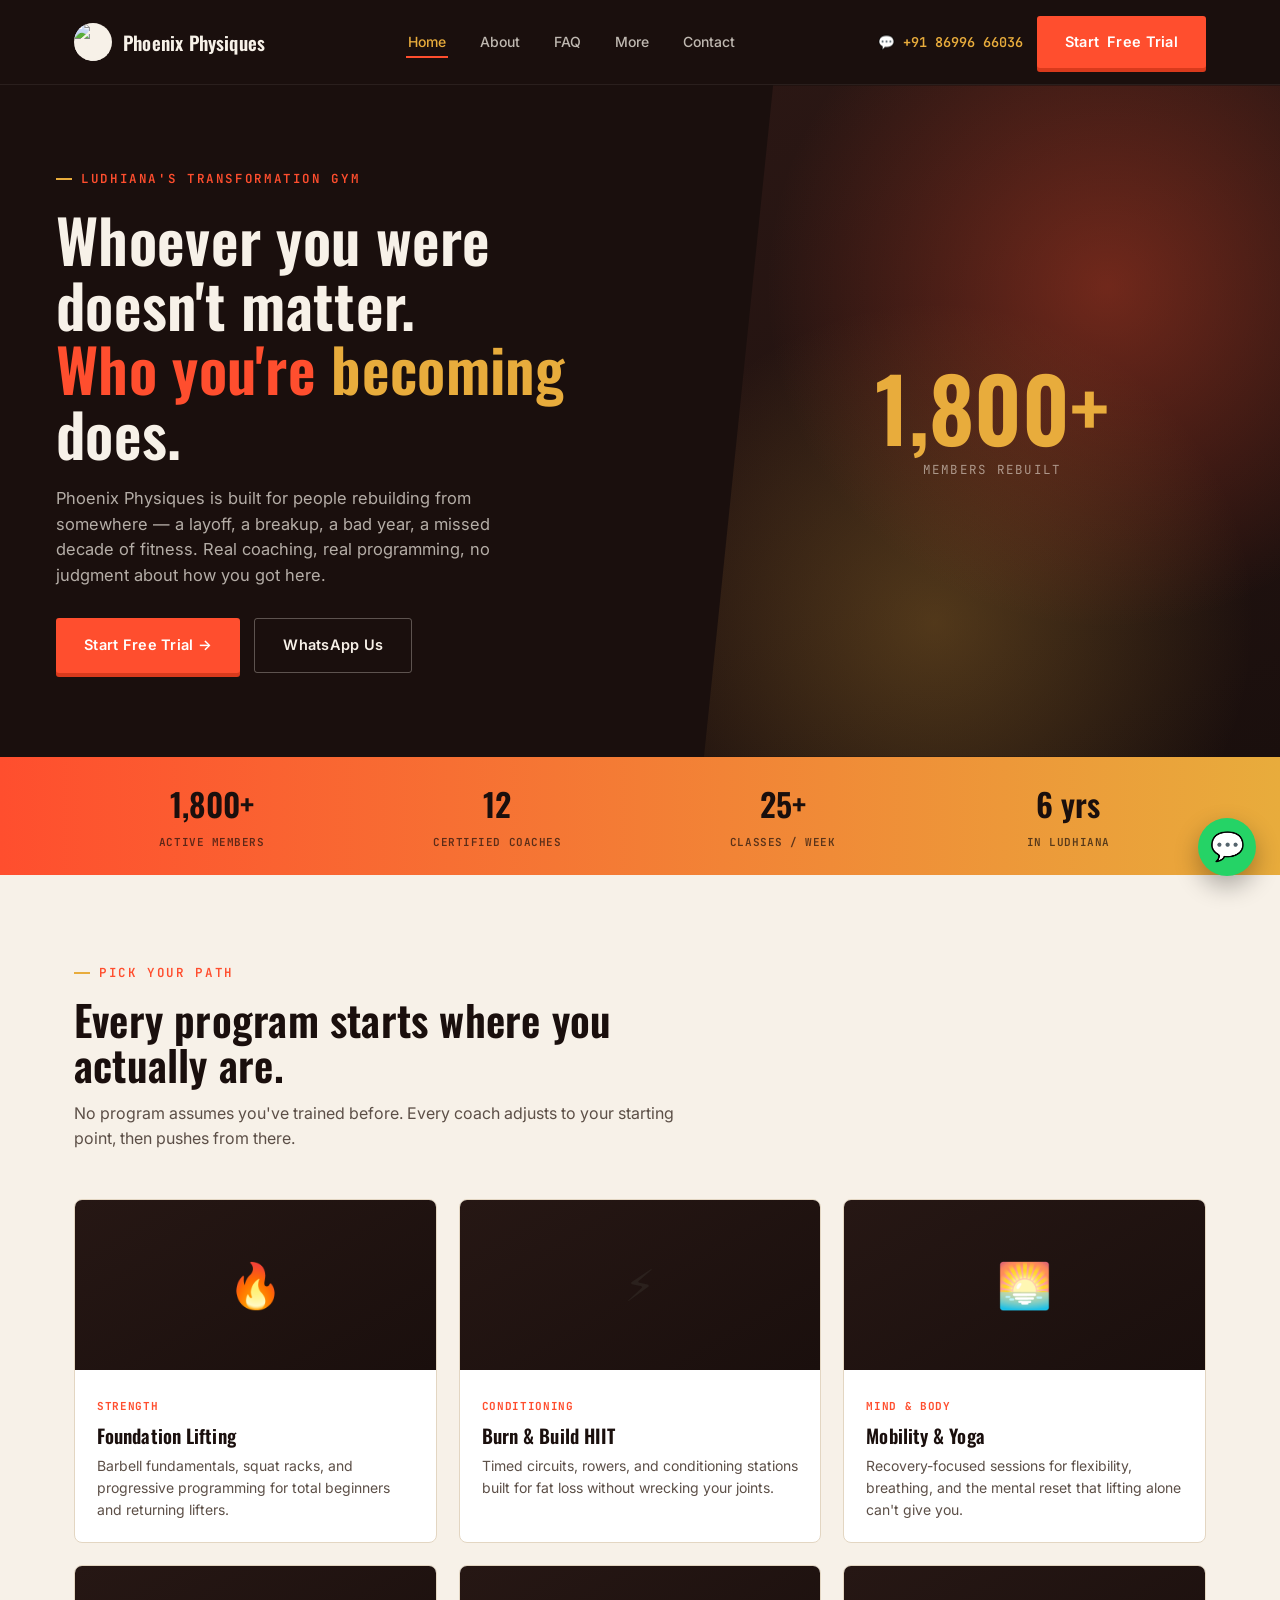
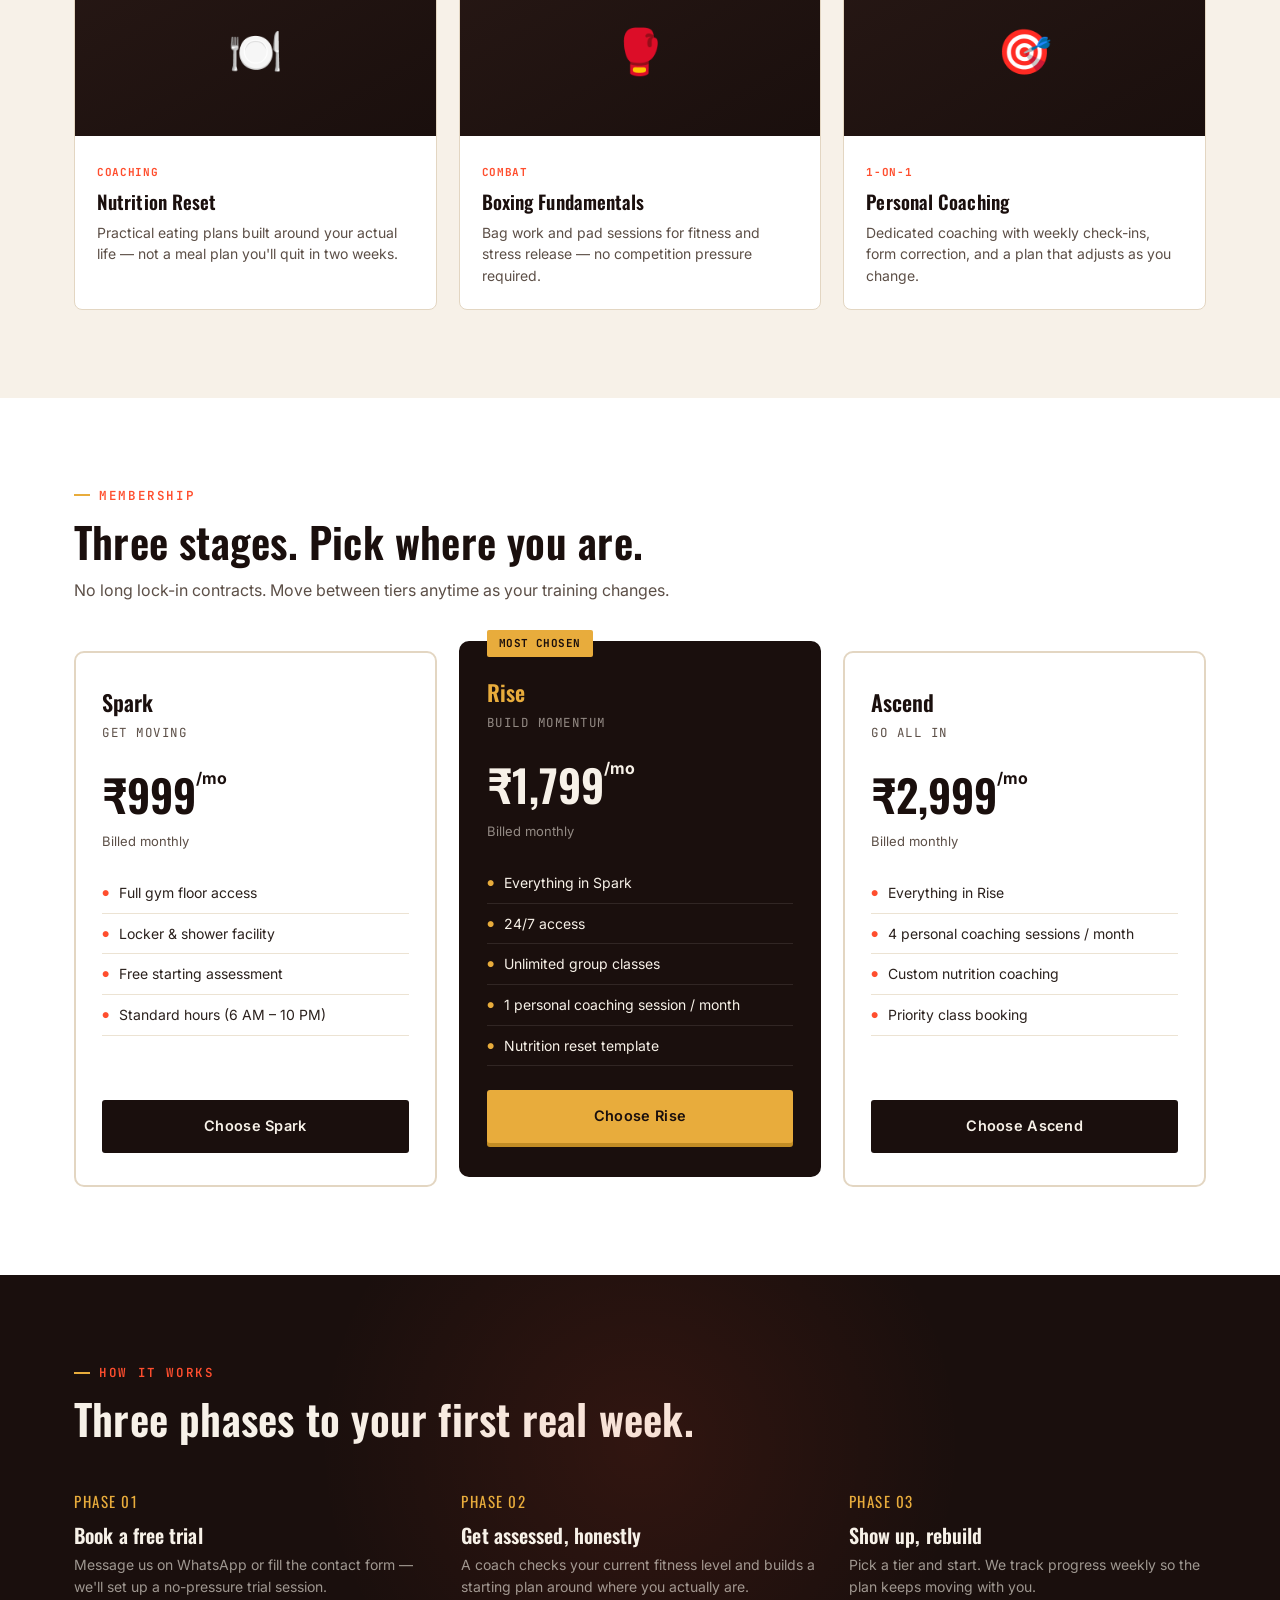
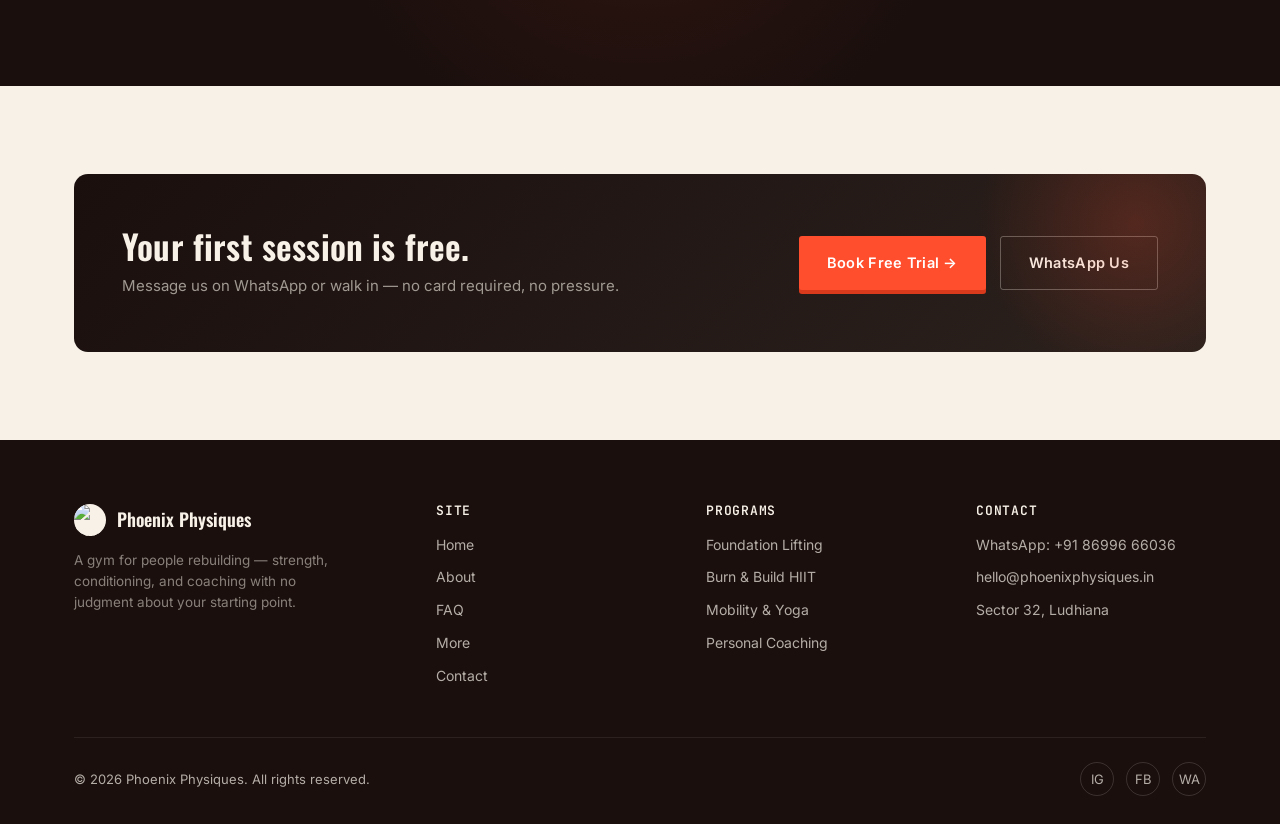
==== index.html @ a6a5fe8a "Add files via upload" ====
<!DOCTYPE html>
<html lang="en">
<head>
<meta charset="UTF-8">
<meta name="viewport" content="width=device-width, initial-scale=1.0">
<title>Phoenix Physiques — Rise. Rebuild. Repeat.</title>
<meta name="description" content="Phoenix Physiques gym in Ludhiana — strength training, transformation coaching, group classes, and personal training. Built for people starting over.">
<link rel="preconnect" href="https://fonts.googleapis.com">
<link href="https://fonts.googleapis.com/css2?family=Oswald:wght@400;500;600;700&family=Inter:wght@400;500;600;700&family=JetBrains+Mono:wght@400;500;700&display=swap" rel="stylesheet">
<link rel="icon" type="image/png" href="images/logo.png">
<link rel="stylesheet" href="style.css">
</head>
<body>

<header>
  <nav class="nav wrap">
    <a href="index.html" class="brand"><span class="mark"><img src="images/logo.png" alt="Phoenix Physiques logo"></span> Phoenix Physiques</a>
    <ul class="nav-links">
      <li><a href="index.html" class="active">Home</a></li>
      <li><a href="about.html">About</a></li>
      <li><a href="faq.html">FAQ</a></li>
      <li><a href="more.html">More</a></li>
      <li><a href="contact.html">Contact</a></li>
    </ul>
    <div class="nav-cta">
      <a href="https://wa.me/918699666036" class="nav-phone">💬 +91 86996 66036</a>
      <a href="contact.html" class="btn btn-primary"><span class="full">Start</span> Free Trial</a>
    </div>
  </nav>
</header>

<section class="hero">
  <div class="hero-split">
    <div class="hero-left">
      <span class="eyebrow">Ludhiana's transformation gym</span>
      <h1>Whoever you were<br>doesn't matter.<br><span class="accent">Who you're</span> <span class="accent2">becoming</span> does.</h1>
      <p class="hero-sub">Phoenix Physiques is built for people rebuilding from somewhere — a layoff, a breakup, a bad year, a missed decade of fitness. Real coaching, real programming, no judgment about how you got here.</p>
      <div class="hero-actions">
        <a href="contact.html" class="btn btn-primary">Start Free Trial →</a>
        <a href="https://wa.me/918699666036" class="btn btn-ghost">WhatsApp Us</a>
      </div>
    </div>
    <div class="hero-right">
      <div class="hero-right-content">
        <div class="hero-stat">
          <div class="big">1,800+</div>
          <div class="lbl">Members Rebuilt</div>
        </div>
      </div>
    </div>
  </div>

  <div class="ember-strip">
    <div class="wrap ember-grid">
      <div><b>1,800+</b><span>Active Members</span></div>
      <div><b>12</b><span>Certified Coaches</span></div>
      <div><b>25+</b><span>Classes / Week</span></div>
      <div><b>6 yrs</b><span>In Ludhiana</span></div>
    </div>
  </div>
</section>

<section id="programs">
  <div class="wrap">
    <div class="section-head">
      <span class="eyebrow">Pick your path</span>
      <h2>Every program starts where you actually are.</h2>
      <p>No program assumes you've trained before. Every coach adjusts to your starting point, then pushes from there.</p>
    </div>

    <div class="program-grid">
      <div class="program-card">
        <div class="program-img">🔥</div>
        <div class="program-body">
          <span class="tag">Strength</span>
          <h3>Foundation Lifting</h3>
          <p>Barbell fundamentals, squat racks, and progressive programming for total beginners and returning lifters.</p>
        </div>
      </div>
      <div class="program-card">
        <div class="program-img">⚡</div>
        <div class="program-body">
          <span class="tag">Conditioning</span>
          <h3>Burn &amp; Build HIIT</h3>
          <p>Timed circuits, rowers, and conditioning stations built for fat loss without wrecking your joints.</p>
        </div>
      </div>
      <div class="program-card">
        <div class="program-img">🌅</div>
        <div class="program-body">
          <span class="tag">Mind &amp; Body</span>
          <h3>Mobility &amp; Yoga</h3>
          <p>Recovery-focused sessions for flexibility, breathing, and the mental reset that lifting alone can't give you.</p>
        </div>
      </div>
      <div class="program-card">
        <div class="program-img">🍽️</div>
        <div class="program-body">
          <span class="tag">Coaching</span>
          <h3>Nutrition Reset</h3>
          <p>Practical eating plans built around your actual life — not a meal plan you'll quit in two weeks.</p>
        </div>
      </div>
      <div class="program-card">
        <div class="program-img">🥊</div>
        <div class="program-body">
          <span class="tag">Combat</span>
          <h3>Boxing Fundamentals</h3>
          <p>Bag work and pad sessions for fitness and stress release — no competition pressure required.</p>
        </div>
      </div>
      <div class="program-card">
        <div class="program-img">🎯</div>
        <div class="program-body">
          <span class="tag">1-on-1</span>
          <h3>Personal Coaching</h3>
          <p>Dedicated coaching with weekly check-ins, form correction, and a plan that adjusts as you change.</p>
        </div>
      </div>
    </div>
  </div>
</section>

<section class="section-alt">
  <div class="wrap">
    <div class="section-head">
      <span class="eyebrow">Membership</span>
      <h2>Three stages. Pick where you are.</h2>
      <p>No long lock-in contracts. Move between tiers anytime as your training changes.</p>
    </div>

    <div class="plans-grid">
      <div class="plan-card">
        <div class="plan-name">Spark</div>
        <div class="plan-tagline">Get moving</div>
        <div class="plan-price">₹999<sup>/mo</sup></div>
        <div class="plan-per">Billed monthly</div>
        <ul class="plan-features">
          <li>Full gym floor access</li>
          <li>Locker &amp; shower facility</li>
          <li>Free starting assessment</li>
          <li>Standard hours (6 AM – 10 PM)</li>
        </ul>
        <a href="contact.html" class="btn btn-dark">Choose Spark</a>
      </div>

      <div class="plan-card featured">
        <span class="plan-featured-tag">Most Chosen</span>
        <div class="plan-name">Rise</div>
        <div class="plan-tagline">Build momentum</div>
        <div class="plan-price">₹1,799<sup>/mo</sup></div>
        <div class="plan-per">Billed monthly</div>
        <ul class="plan-features">
          <li>Everything in Spark</li>
          <li>24/7 access</li>
          <li>Unlimited group classes</li>
          <li>1 personal coaching session / month</li>
          <li>Nutrition reset template</li>
        </ul>
        <a href="contact.html" class="btn btn-gold">Choose Rise</a>
      </div>

      <div class="plan-card">
        <div class="plan-name">Ascend</div>
        <div class="plan-tagline">Go all in</div>
        <div class="plan-price">₹2,999<sup>/mo</sup></div>
        <div class="plan-per">Billed monthly</div>
        <ul class="plan-features">
          <li>Everything in Rise</li>
          <li>4 personal coaching sessions / month</li>
          <li>Custom nutrition coaching</li>
          <li>Priority class booking</li>
        </ul>
        <a href="contact.html" class="btn btn-dark">Choose Ascend</a>
      </div>
    </div>
  </div>
</section>

<section class="section-dark">
  <div class="wrap">
    <div class="section-head">
      <span class="eyebrow">How it works</span>
      <h2>Three phases to your first real week.</h2>
    </div>
    <div class="steps">
      <div class="step">
        <div class="step-num">01</div>
        <h3>Book a free trial</h3>
        <p>Message us on WhatsApp or fill the contact form — we'll set up a no-pressure trial session.</p>
      </div>
      <div class="step">
        <div class="step-num">02</div>
        <h3>Get assessed, honestly</h3>
        <p>A coach checks your current fitness level and builds a starting plan around where you actually are.</p>
      </div>
      <div class="step">
        <div class="step-num">03</div>
        <h3>Show up, rebuild</h3>
        <p>Pick a tier and start. We track progress weekly so the plan keeps moving with you.</p>
      </div>
    </div>
  </div>
</section>

<section>
  <div class="wrap">
    <div class="cta-band">
      <div>
        <h2>Your first session is free.</h2>
        <p>Message us on WhatsApp or walk in — no card required, no pressure.</p>
      </div>
      <div style="display:flex;gap:14px;flex-wrap:wrap;">
        <a href="contact.html" class="btn btn-primary">Book Free Trial →</a>
        <a href="https://wa.me/918699666036" class="btn btn-ghost">WhatsApp Us</a>
      </div>
    </div>
  </div>
</section>

<footer>
  <div class="wrap">
    <div class="foot-grid">
      <div>
        <div class="foot-brand"><span class="mark"><img src="images/logo.png" alt="Phoenix Physiques logo"></span> Phoenix Physiques</div>
        <p class="foot-desc">A gym for people rebuilding — strength, conditioning, and coaching with no judgment about your starting point.</p>
      </div>
      <div class="foot-col">
        <h4>Site</h4>
        <ul>
          <li><a href="index.html">Home</a></li>
          <li><a href="about.html">About</a></li>
          <li><a href="faq.html">FAQ</a></li>
          <li><a href="more.html">More</a></li>
          <li><a href="contact.html">Contact</a></li>
        </ul>
      </div>
      <div class="foot-col">
        <h4>Programs</h4>
        <ul>
          <li><a href="index.html#programs">Foundation Lifting</a></li>
          <li><a href="index.html#programs">Burn &amp; Build HIIT</a></li>
          <li><a href="index.html#programs">Mobility &amp; Yoga</a></li>
          <li><a href="index.html#programs">Personal Coaching</a></li>
        </ul>
      </div>
      <div class="foot-col">
        <h4>Contact</h4>
        <ul>
          <li>WhatsApp: +91 86996 66036</li>
          <li>hello@phoenixphysiques.in</li>
          <li>Sector 32, Ludhiana</li>
        </ul>
      </div>
    </div>
    <div class="foot-bottom">
      <span>© 2026 Phoenix Physiques. All rights reserved.</span>
      <div class="foot-social">
        <a href="#" aria-label="Instagram">IG</a>
        <a href="#" aria-label="Facebook">FB</a>
        <a href="https://wa.me/918699666036" aria-label="WhatsApp">WA</a>
      </div>
    </div>
  </div>
</footer>

<a href="https://wa.me/918699666036" class="float-wa" aria-label="Chat on WhatsApp">💬</a>

</body>
</html>
---- style.css ----
/* ================= PHOENIX PHYSIQUES — design tokens ================= */
:root{
  --maroon:#1A0F0D;
  --maroon-soft:#261714;
  --ember:#FF4E2E;
  --ember-dim:#D93A1C;
  --gold:#E8AC3C;
  --gold-dim:#C28C24;
  --cream:#F7F1E8;
  --cream-dim:#ECE3D3;
  --ash:#5C4F47;
  --ash-dark:#2B211D;
  --white:#FFFFFF;
  --line:#E3D6C2;

  --display: "Oswald", "Arial Narrow", sans-serif;
  --body: "Inter", system-ui, -apple-system, sans-serif;
  --mono: "JetBrains Mono", "Courier New", monospace;

  --max: 1180px;
}

*{box-sizing:border-box;}
html{scroll-behavior:smooth;}
body{
  margin:0;
  font-family:var(--body);
  background:var(--cream);
  color:var(--ash-dark);
  line-height:1.55;
  -webkit-font-smoothing:antialiased;
}
img{max-width:100%;display:block;}
a{color:inherit;text-decoration:none;}
h1,h2,h3,h4{font-family:var(--display);margin:0;line-height:1.08;letter-spacing:0.005em;font-weight:600;}
p{margin:0;}
ul{margin:0;padding:0;list-style:none;}
button{font-family:inherit;cursor:pointer;border:none;background:none;}

.wrap{max-width:var(--max);margin:0 auto;padding:0 24px;}

:focus-visible{
  outline:3px solid var(--gold);
  outline-offset:3px;
}

/* ================= utility ================= */
.eyebrow{
  font-family:var(--mono);
  font-size:12.5px;
  letter-spacing:0.13em;
  text-transform:uppercase;
  color:var(--ember);
  display:flex;
  align-items:center;
  gap:9px;
  font-weight:600;
}
.eyebrow::before{
  content:"";
  width:16px;height:2px;
  background:var(--gold);
}
.btn{
  display:inline-flex;
  align-items:center;
  justify-content:center;
  gap:8px;
  padding:15px 28px;
  border-radius:3px;
  font-weight:600;
  font-size:14.5px;
  letter-spacing:0.02em;
  font-family:var(--body);
  transition:transform 0.15s ease, box-shadow 0.15s ease, background .15s;
  white-space:nowrap;
}
.btn-primary{
  background:var(--ember);
  color:var(--white);
  box-shadow:0 4px 0 var(--ember-dim);
}
.btn-primary:hover{transform:translateY(-2px);box-shadow:0 6px 0 var(--ember-dim);}
.btn-primary:active{transform:translateY(1px);box-shadow:0 2px 0 var(--ember-dim);}
.btn-gold{
  background:var(--gold);
  color:var(--maroon);
  box-shadow:0 4px 0 var(--gold-dim);
}
.btn-gold:hover{transform:translateY(-2px);box-shadow:0 6px 0 var(--gold-dim);}
.btn-gold:active{transform:translateY(1px);box-shadow:0 2px 0 var(--gold-dim);}
.btn-ghost{
  background:transparent;
  color:var(--cream);
  border:1.5px solid rgba(247,241,232,0.3);
}
.btn-ghost:hover{border-color:var(--gold);color:var(--gold);}
.btn-dark{
  background:var(--maroon);
  color:var(--cream);
}
.btn-dark:hover{background:var(--ash-dark);}

@media (prefers-reduced-motion: reduce){
  *{animation-duration:0.01ms !important; transition-duration:0.01ms !important;}
  html{scroll-behavior:auto;}
}

/* ================= header ================= */
header{
  background:var(--maroon);
  position:sticky;
  top:0;
  z-index:50;
  border-bottom:1px solid rgba(247,241,232,0.07);
}
.nav{
  display:flex;
  align-items:center;
  justify-content:space-between;
  padding:16px 24px;
}
.brand{
  display:flex;
  align-items:center;
  gap:11px;
  font-family:var(--display);
  color:var(--cream);
  font-size:19px;
  font-weight:600;
  letter-spacing:0.01em;
}
.brand .mark{
  width:38px;height:38px;
  border-radius:50%;
  overflow:hidden;
  flex-shrink:0;
  display:flex;align-items:center;justify-content:center;
  background:var(--cream);
}
.brand .mark img{
  width:100%;
  height:100%;
  object-fit:cover;
  display:block;
}
.nav-links{
  display:flex;
  gap:30px;
  font-size:14px;
  font-weight:500;
  color:rgba(247,241,232,0.75);
}
.nav-links a{padding:6px 2px;border-bottom:2px solid transparent;transition:color .15s, border-color .15s;}
.nav-links a:hover, .nav-links a.active{color:var(--gold);border-color:var(--ember);}
.nav-cta{display:flex;align-items:center;gap:14px;}
.nav-phone{
  font-family:var(--mono);
  color:var(--gold);
  font-size:13.5px;
  font-weight:600;
}
.nav-toggle{display:none;color:var(--cream);font-size:26px;}

@media (max-width:900px){
  .nav-links{display:none;}
  .nav-toggle{display:block;}
  .nav-cta .btn-primary span.full{display:none;}
}

/* ================= hero — angled rising split ================= */
.hero{
  background:var(--maroon);
  color:var(--cream);
  position:relative;
  overflow:hidden;
  padding:0;
}
.hero-split{
  display:grid;
  grid-template-columns:1.1fr 0.9fr;
  min-height:560px;
  position:relative;
}
.hero-left{
  padding:84px 56px 84px 24px;
  display:flex;
  flex-direction:column;
  justify-content:center;
  position:relative;
  z-index:2;
  max-width:640px;
  margin:0 auto;
  width:100%;
}
.hero-right{
  position:relative;
  background:
    radial-gradient(circle at 70% 30%, rgba(255,78,46,0.35), transparent 55%),
    radial-gradient(circle at 40% 80%, rgba(232,172,60,0.25), transparent 50%),
    linear-gradient(160deg, #2B1714, #1A0F0D);
  clip-path:polygon(12% 0, 100% 0, 100% 100%, 0% 100%);
}
.hero-right-content{
  position:absolute;
  inset:0;
  display:flex;
  align-items:center;
  justify-content:center;
}
.hero-stat{
  text-align:center;
  color:var(--cream);
}
.hero-stat .big{
  font-family:var(--display);
  font-size:88px;
  color:var(--gold);
  line-height:1;
  font-weight:600;
}
.hero-stat .lbl{
  font-family:var(--mono);
  font-size:12.5px;
  letter-spacing:0.1em;
  text-transform:uppercase;
  color:rgba(247,241,232,0.55);
  margin-top:10px;
}
.hero h1{
  font-size:clamp(38px, 5vw, 60px);
  margin:18px 0 20px;
  font-weight:600;
}
.hero h1 .accent{color:var(--ember);}
.hero h1 .accent2{color:var(--gold);}
.hero-sub{
  color:rgba(247,241,232,0.7);
  font-size:16.5px;
  max-width:460px;
  margin-bottom:30px;
}
.hero-actions{display:flex;gap:14px;flex-wrap:wrap;}

@media (max-width:900px){
  .hero-split{grid-template-columns:1fr;min-height:auto;}
  .hero-right{clip-path:none;min-height:220px;}
  .hero-left{padding:56px 24px 40px;}
}

/* Ember strip (replaces "scoreboard" idea from the other site with a distinct visual) */
.ember-strip{
  background:linear-gradient(90deg, var(--ember), var(--gold));
  padding:22px 0;
}
.ember-grid{
  display:grid;
  grid-template-columns:repeat(4,1fr);
  text-align:center;
  gap:10px;
}
.ember-grid b{
  font-family:var(--display);
  font-size:clamp(24px,2.8vw,32px);
  color:var(--maroon);
  display:block;
  font-weight:600;
}
.ember-grid span{
  font-family:var(--mono);
  font-size:11px;
  text-transform:uppercase;
  letter-spacing:0.05em;
  font-weight:600;
  color:rgba(26,15,13,0.7);
}
@media (max-width:700px){.ember-grid{grid-template-columns:repeat(2,1fr);row-gap:16px;}}

/* ================= sections ================= */
section{padding:88px 0;}
.section-head{
  max-width:640px;
  margin-bottom:48px;
}
.section-head h2{
  font-size:clamp(30px,3.6vw,42px);
  margin-top:14px;
  color:var(--maroon);
}
.section-head p{color:var(--ash);font-size:16px;margin-top:14px;}
.section-alt{background:var(--white);}
.section-dark{background:var(--maroon);color:var(--cream);position:relative;overflow:hidden;}
.section-dark::before{
  content:"";
  position:absolute;
  top:-180px;left:50%;
  transform:translateX(-50%);
  width:700px;height:700px;
  background:radial-gradient(circle, rgba(255,78,46,0.1), transparent 65%);
}
.section-dark .section-head h2{color:var(--cream);}
.section-dark .section-head p{color:rgba(247,241,232,0.6);}

/* programs */
.program-grid{
  display:grid;
  grid-template-columns:repeat(3,1fr);
  gap:22px;
}
.program-card{
  background:var(--white);
  border:1px solid var(--line);
  border-radius:8px;
  overflow:hidden;
  transition:transform .15s, box-shadow .15s;
}
.program-card:hover{transform:translateY(-4px);box-shadow:0 18px 34px -14px rgba(26,15,13,0.25);}
.program-img{
  height:170px;
  display:flex;align-items:center;justify-content:center;
  font-size:44px;
  background:linear-gradient(150deg, var(--maroon-soft), var(--maroon));
}
.program-body{padding:22px;}
.program-body .tag{
  font-family:var(--mono);
  font-size:11px;
  color:var(--ember);
  text-transform:uppercase;
  letter-spacing:0.06em;
  font-weight:700;
}
.program-body h3{
  font-size:19px;
  margin-top:8px;
  color:var(--maroon);
}
.program-body p{
  font-size:14px;
  color:var(--ash);
  margin-top:10px;
}
@media (max-width:900px){.program-grid{grid-template-columns:repeat(2,1fr);}}
@media (max-width:600px){.program-grid{grid-template-columns:1fr;}}

/* membership pricing — phoenix tiers */
.plans-grid{
  display:grid;
  grid-template-columns:repeat(3,1fr);
  gap:22px;
  align-items:stretch;
}
.plan-card{
  background:var(--white);
  border:2px solid var(--line);
  border-radius:10px;
  padding:32px 26px;
  display:flex;
  flex-direction:column;
  position:relative;
}
.plan-card.featured{
  background:var(--maroon);
  color:var(--cream);
  border-color:var(--maroon);
  transform:translateY(-10px);
}
.plan-featured-tag{
  position:absolute;
  top:-13px;left:26px;
  background:var(--gold);
  color:var(--maroon);
  font-family:var(--mono);
  font-size:11px;
  font-weight:700;
  padding:5px 12px;
  text-transform:uppercase;
  letter-spacing:0.04em;
  border-radius:2px;
}
.plan-name{
  font-family:var(--display);
  font-size:22px;
  font-weight:600;
  color:var(--maroon);
}
.plan-card.featured .plan-name{color:var(--gold);}
.plan-tagline{
  font-size:12.5px;
  font-family:var(--mono);
  color:var(--ash);
  text-transform:uppercase;
  letter-spacing:0.04em;
  margin-top:4px;
}
.plan-card.featured .plan-tagline{color:rgba(247,241,232,0.55);}
.plan-price{
  font-family:var(--display);
  font-size:44px;
  margin:18px 0 2px;
  color:var(--maroon);
  font-weight:600;
}
.plan-card.featured .plan-price{color:var(--cream);}
.plan-price sup{font-size:16px;font-family:var(--body);font-weight:700;vertical-align:top;top:5px;position:relative;}
.plan-per{
  font-size:13px;
  color:var(--ash);
  margin-bottom:22px;
}
.plan-card.featured .plan-per{color:rgba(247,241,232,0.55);}
.plan-features{flex:1;margin-bottom:24px;}
.plan-features li{
  display:flex;
  gap:10px;
  font-size:14px;
  padding:9px 0;
  border-bottom:1px solid var(--cream-dim);
}
.plan-card.featured .plan-features li{border-bottom:1px solid rgba(247,241,232,0.1);}
.plan-features li::before{content:"●";color:var(--ember);font-size:8px;flex-shrink:0;margin-top:5px;}
.plan-card.featured .plan-features li::before{color:var(--gold);}
@media (max-width:900px){.plans-grid{grid-template-columns:1fr;}.plan-card.featured{transform:none;}}

/* trainers */
.trainer-grid{
  display:grid;
  grid-template-columns:repeat(4,1fr);
  gap:20px;
}
.trainer-card{text-align:center;}
.trainer-photo{
  border-radius:50%;
  overflow:hidden;
  aspect-ratio:1/1;
  margin:0 auto 16px;
  max-width:140px;
  background:linear-gradient(150deg, var(--maroon-soft), var(--maroon));
  display:flex;align-items:center;justify-content:center;
  font-size:38px;
}
.trainer-card h4{font-size:16.5px;color:var(--maroon);}
.trainer-card span{
  font-size:12px;
  color:var(--ember);
  font-family:var(--mono);
  text-transform:uppercase;
  letter-spacing:0.04em;
  font-weight:700;
}
@media (max-width:900px){.trainer-grid{grid-template-columns:repeat(2,1fr);}}

/* steps */
.steps{
  display:grid;
  grid-template-columns:repeat(3,1fr);
  gap:30px;
}
.step{position:relative;padding-left:0;}
.step .step-num{
  font-family:var(--display);
  font-size:15px;
  color:var(--gold);
  letter-spacing:0.1em;
  margin-bottom:12px;
  text-transform:uppercase;
}
.step .step-num::before{content:"PHASE ";}
.step h3{font-size:20px;color:var(--cream);margin-bottom:8px;font-weight:600;}
.step p{font-size:14px;color:rgba(247,241,232,0.6);}
@media (max-width:800px){.steps{grid-template-columns:1fr;}}

/* about page */
.about-grid{
  display:grid;
  grid-template-columns:1fr 1fr;
  gap:56px;
  align-items:center;
}
.about-photo{
  border-radius:10px;
  overflow:hidden;
  aspect-ratio:1/1;
  background:
    radial-gradient(circle at 65% 30%, rgba(255,78,46,0.3), transparent 55%),
    linear-gradient(160deg, #2B1714, #1A0F0D);
  display:flex;align-items:center;justify-content:center;
}
.value-card{
  padding:20px 0;
  border-top:1px solid var(--line);
}
.value-card:first-child{border-top:none;}
.value-card h4{color:var(--maroon);font-size:16px;margin-bottom:6px;font-weight:600;}
.value-card p{color:var(--ash);font-size:14.5px;}
@media (max-width:860px){.about-grid{grid-template-columns:1fr;}}

.badge-row{display:flex;gap:14px;flex-wrap:wrap;margin-top:20px;}
.badge{
  font-family:var(--mono);
  font-size:11.5px;
  background:rgba(247,241,232,0.08);
  color:var(--cream);
  padding:8px 14px;
  border-radius:20px;
  border:1px solid rgba(247,241,232,0.18);
  text-transform:uppercase;
  letter-spacing:0.04em;
}

/* FAQ */
.faq-list{max-width:760px;}
.faq-item{border-bottom:1px solid var(--line);}
.faq-q{
  width:100%;
  display:flex;
  justify-content:space-between;
  align-items:center;
  padding:22px 4px;
  font-family:var(--display);
  font-weight:500;
  font-size:17px;
  color:var(--maroon);
  text-align:left;
  gap:16px;
}
.faq-q .plus{
  font-family:var(--mono);
  font-size:22px;
  color:var(--ember);
  transition:transform .2s;
  flex-shrink:0;
}
.faq-item.open .faq-q .plus{transform:rotate(45deg);}
.faq-a{max-height:0;overflow:hidden;transition:max-height .25s ease;}
.faq-a p{padding:0 4px 22px;color:var(--ash);font-size:14.5px;max-width:640px;}
.faq-cat{
  font-family:var(--mono);
  font-size:12px;
  letter-spacing:0.08em;
  text-transform:uppercase;
  color:var(--ember);
  margin:36px 0 8px;
  font-weight:700;
}
.faq-cat:first-child{margin-top:0;}

/* more page — extras */
.extras-grid{
  display:grid;
  grid-template-columns:repeat(2,1fr);
  gap:20px;
}
.extra-card{
  background:var(--white);
  border:1px solid var(--line);
  border-radius:8px;
  padding:26px;
  display:flex;
  gap:18px;
  align-items:flex-start;
}
.extra-icon{
  width:48px;height:48px;
  background:radial-gradient(circle at 30% 30%, var(--gold), var(--ember) 75%);
  color:var(--maroon);
  display:flex;align-items:center;justify-content:center;
  font-size:20px;
  border-radius:50%;
  flex-shrink:0;
}
.extra-card h4{font-size:17px;color:var(--maroon);margin-bottom:6px;font-weight:600;}
.extra-card p{font-size:14px;color:var(--ash);}
@media (max-width:700px){.extras-grid{grid-template-columns:1fr;}}

/* gallery */
.gallery-grid{
  display:grid;
  grid-template-columns:repeat(4,1fr);
  gap:14px;
}
.gallery-grid > div{
  border-radius:8px;
  aspect-ratio:1/1;
  display:flex;align-items:center;justify-content:center;
  font-size:32px;
  background:linear-gradient(150deg, var(--maroon-soft), var(--maroon));
}
@media (max-width:800px){.gallery-grid{grid-template-columns:repeat(2,1fr);}}

/* timetable */
.timetable{
  width:100%;
  border-collapse:collapse;
  background:var(--white);
  border-radius:10px;
  overflow:hidden;
  border:1px solid var(--line);
}
.timetable th, .timetable td{
  padding:14px 16px;
  text-align:left;
  font-size:13.5px;
  border-bottom:1px solid var(--cream-dim);
}
.timetable th{
  background:var(--maroon);
  color:var(--gold);
  font-family:var(--mono);
  text-transform:uppercase;
  font-size:11.5px;
  letter-spacing:0.05em;
}
.timetable tr:last-child td{border-bottom:none;}
.timetable .closed{color:var(--ash);font-style:italic;}
.timetable-wrap{overflow-x:auto;}

/* contact */
.contact-grid{
  display:grid;
  grid-template-columns:1fr 1fr;
  gap:48px;
  align-items:start;
}
.contact-card{
  background:var(--maroon);
  color:var(--cream);
  border-radius:12px;
  padding:34px;
}
.contact-card h3{font-size:21px;margin-bottom:24px;font-weight:600;}
.contact-line{
  display:flex;
  gap:14px;
  padding:14px 0;
  border-bottom:1px solid rgba(247,241,232,0.08);
}
.contact-line:last-child{border-bottom:none;}
.contact-line .ic{
  width:36px;height:36px;
  border-radius:50%;
  background:rgba(232,172,60,0.18);
  color:var(--gold);
  display:flex;align-items:center;justify-content:center;
  flex-shrink:0;
  font-size:15px;
}
.contact-line .label{font-size:11.5px;color:rgba(247,241,232,0.5);text-transform:uppercase;letter-spacing:0.06em;font-family:var(--mono);}
.contact-line .val{font-size:15px;font-weight:600;margin-top:2px;}
.contact-line .val small{display:block;font-weight:400;color:rgba(247,241,232,0.55);font-size:12.5px;margin-top:2px;}

.form-card{
  background:var(--white);
  border:1px solid var(--line);
  border-radius:12px;
  padding:34px;
}
.form-row{margin-bottom:18px;}
.form-row label{
  display:block;
  font-size:12px;
  font-weight:700;
  color:var(--maroon);
  margin-bottom:7px;
  text-transform:uppercase;
  letter-spacing:0.05em;
  font-family:var(--mono);
}
.form-row input, .form-row select, .form-row textarea{
  width:100%;
  padding:13px 14px;
  border:1.5px solid var(--line);
  border-radius:5px;
  font-family:var(--body);
  font-size:14.5px;
  background:var(--cream);
  color:var(--ash-dark);
  transition:border-color .15s, background .15s;
}
.form-row input:focus, .form-row select:focus, .form-row textarea:focus{
  border-color:var(--ember);
  background:var(--white);
  outline:none;
}
.form-grid-2{display:grid;grid-template-columns:1fr 1fr;gap:16px;}
@media (max-width:560px){.form-grid-2{grid-template-columns:1fr;}.contact-grid{grid-template-columns:1fr;}}
.form-note{font-size:12.5px;color:var(--ash);margin-top:14px;}
.form-success{
  display:none;
  background:rgba(232,172,60,0.18);
  border:1px solid var(--gold-dim);
  color:#8A5F12;
  padding:14px 16px;
  border-radius:6px;
  font-size:14px;
  font-weight:600;
  margin-bottom:18px;
}
.form-success.show{display:block;}

.map-box{
  border-radius:12px;
  overflow:hidden;
  border:1px solid var(--line);
  height:260px;
}
.map-box iframe{width:100%;height:100%;border:0;display:block;}

/* CTA band */
.cta-band{
  background:linear-gradient(135deg, var(--maroon), var(--ash-dark));
  color:var(--cream);
  border-radius:14px;
  padding:54px 48px;
  display:flex;
  justify-content:space-between;
  align-items:center;
  gap:30px;
  flex-wrap:wrap;
  position:relative;
  overflow:hidden;
}
.cta-band::before{
  content:"";
  position:absolute;
  top:-110px;right:-90px;
  width:320px;height:320px;
  background:radial-gradient(circle, rgba(255,78,46,0.2), transparent 70%);
}
.cta-band h2{font-size:clamp(24px,3vw,34px);max-width:480px;position:relative;font-weight:600;}
.cta-band p{color:rgba(247,241,232,0.6);margin-top:10px;font-size:15px;position:relative;}

/* footer */
footer{
  background:var(--maroon);
  color:rgba(247,241,232,0.7);
  padding:64px 0 28px;
}
.foot-grid{
  display:grid;
  grid-template-columns:1.4fr 1fr 1fr 1fr;
  gap:40px;
  padding-bottom:40px;
  border-bottom:1px solid rgba(247,241,232,0.08);
}
.foot-brand{display:flex;align-items:center;gap:11px;font-family:var(--display);color:var(--cream);font-size:18px;font-weight:600;margin-bottom:14px;}
.foot-brand .mark{
  width:32px;height:32px;
  border-radius:50%;
  overflow:hidden;
  flex-shrink:0;
  display:flex;align-items:center;justify-content:center;
  background:var(--cream);
}
.foot-brand .mark img{
  width:100%;
  height:100%;
  object-fit:cover;
  display:block;
}
.foot-desc{font-size:13.5px;max-width:280px;color:rgba(247,241,232,0.5);}
.foot-col h4{color:var(--cream);font-size:13px;text-transform:uppercase;letter-spacing:0.06em;margin-bottom:16px;font-family:var(--mono);}
.foot-col li{margin-bottom:11px;font-size:14px;}
.foot-col a:hover{color:var(--gold);}
.foot-bottom{
  display:flex;
  justify-content:space-between;
  align-items:center;
  padding-top:24px;
  font-size:13px;
  flex-wrap:wrap;
  gap:10px;
}
.foot-social{display:flex;gap:12px;}
.foot-social a{
  width:34px;height:34px;
  border-radius:50%;
  border:1px solid rgba(247,241,232,0.15);
  display:flex;align-items:center;justify-content:center;
  font-size:13px;
}
.foot-social a:hover{border-color:var(--gold);color:var(--gold);}
@media (max-width:860px){.foot-grid{grid-template-columns:1fr 1fr;}}
@media (max-width:560px){.foot-grid{grid-template-columns:1fr;}}

/* whatsapp float */
.float-wa{
  position:fixed;
  bottom:24px;
  right:24px;
  width:58px;height:58px;
  background:#25D366;
  color:var(--white);
  border-radius:50%;
  display:flex;
  align-items:center;
  justify-content:center;
  font-size:28px;
  box-shadow:0 10px 24px rgba(0,0,0,0.3);
  z-index:60;
  transition:transform .15s;
}
.float-wa:hover{transform:scale(1.08);}

/* page hero (about/faq/contact/more) */
.page-hero{
  background:var(--maroon);
  color:var(--cream);
  padding:56px 0 64px;
  position:relative;
  overflow:hidden;
}
.page-hero::before{
  content:"";
  position:absolute;
  top:-140px;right:-120px;
  width:380px;height:380px;
  background:radial-gradient(circle, rgba(255,78,46,0.18), transparent 70%);
}
.page-hero h1{font-size:clamp(34px,4.4vw,50px);margin-top:14px;position:relative;font-weight:600;}
.page-hero p{color:rgba(247,241,232,0.62);margin-top:14px;max-width:560px;font-size:15.5px;position:relative;}
.crumb{font-family:var(--mono);font-size:12.5px;color:rgba(247,241,232,0.48);margin-top:18px;position:relative;}
.crumb a:hover{color:var(--gold);}
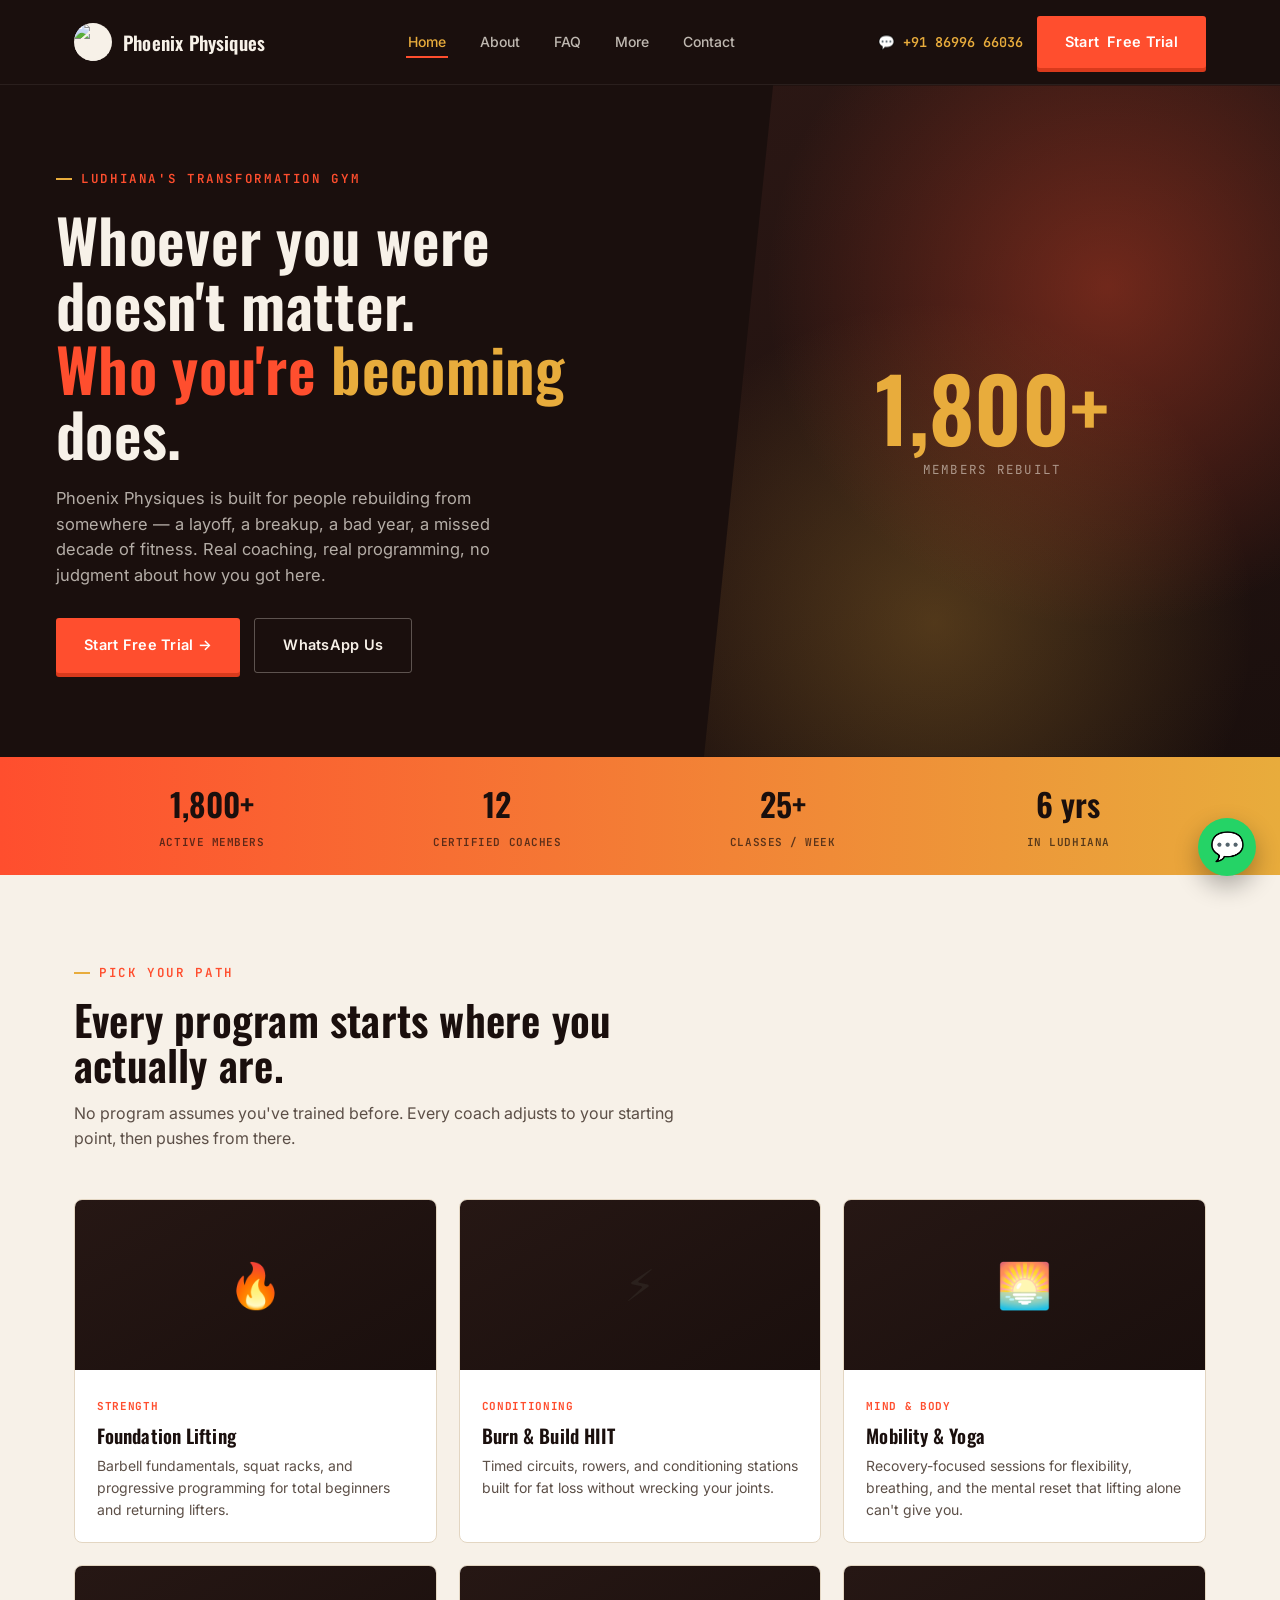
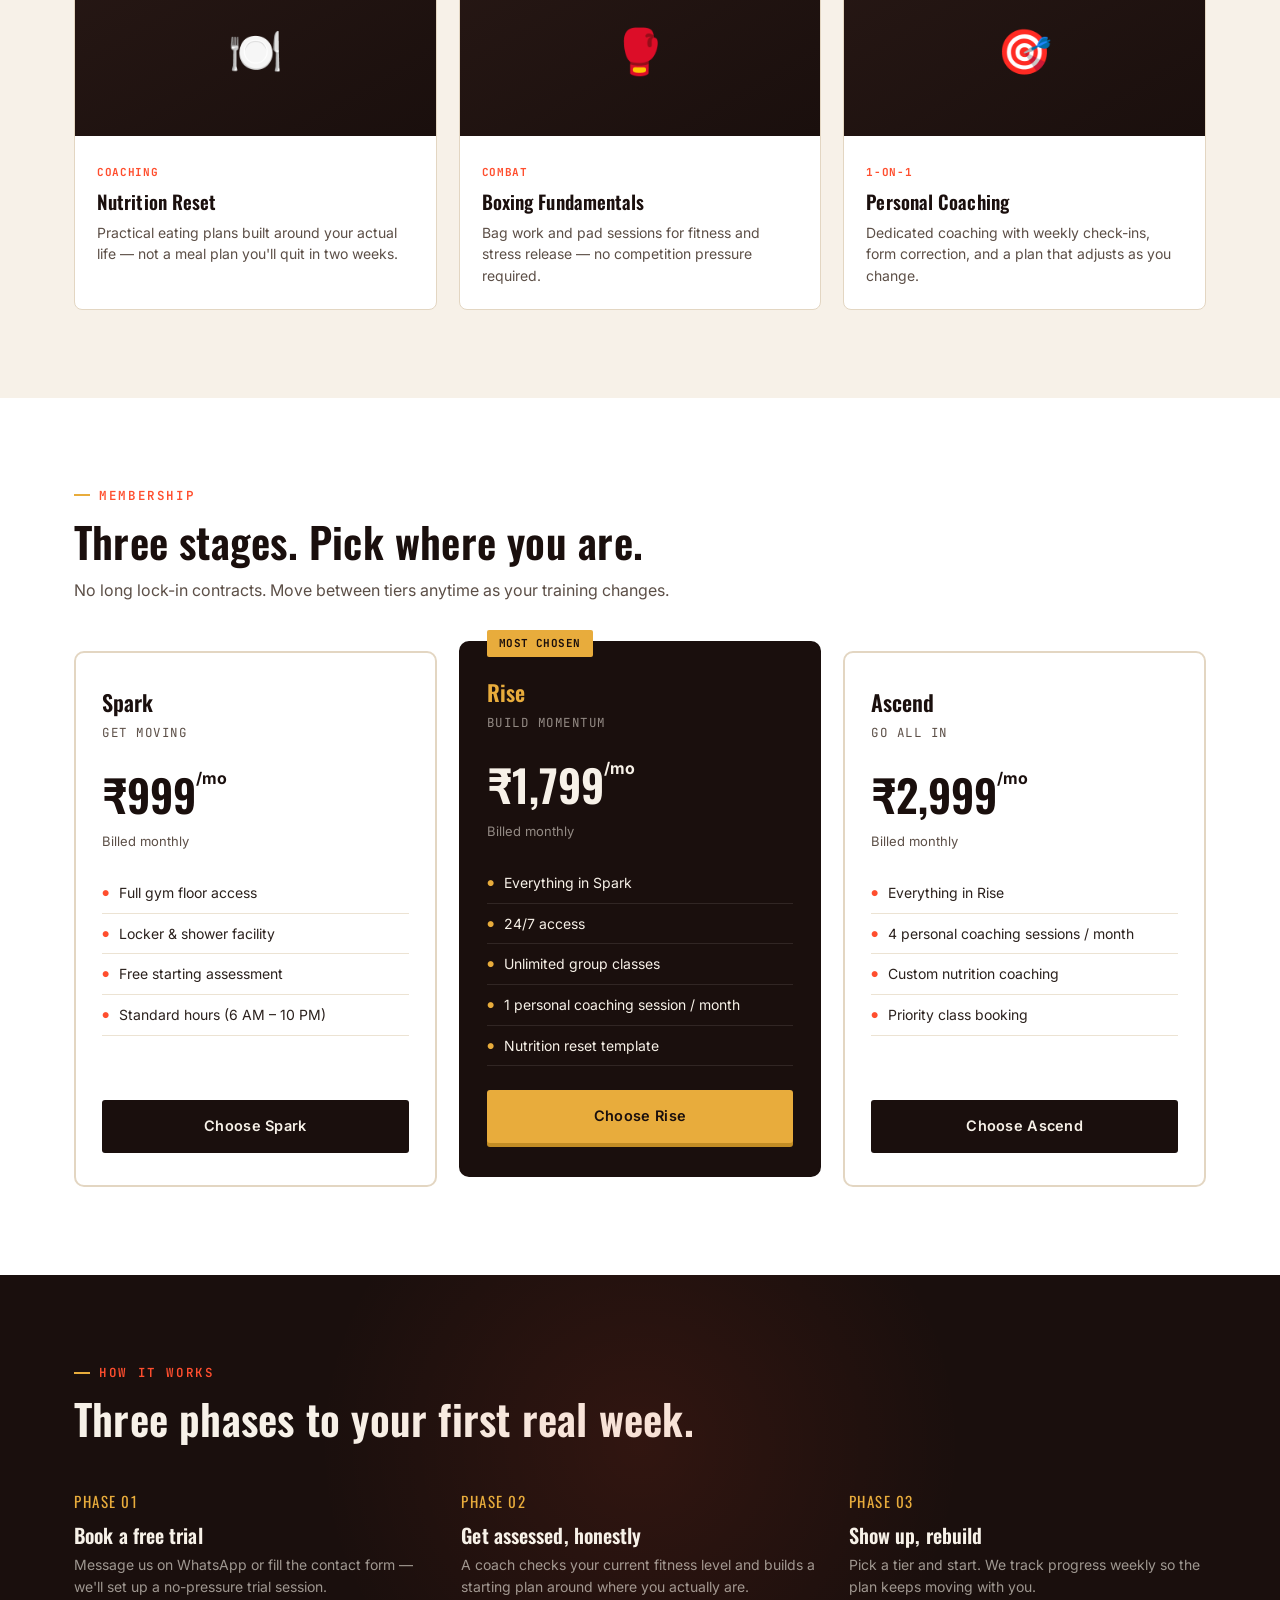
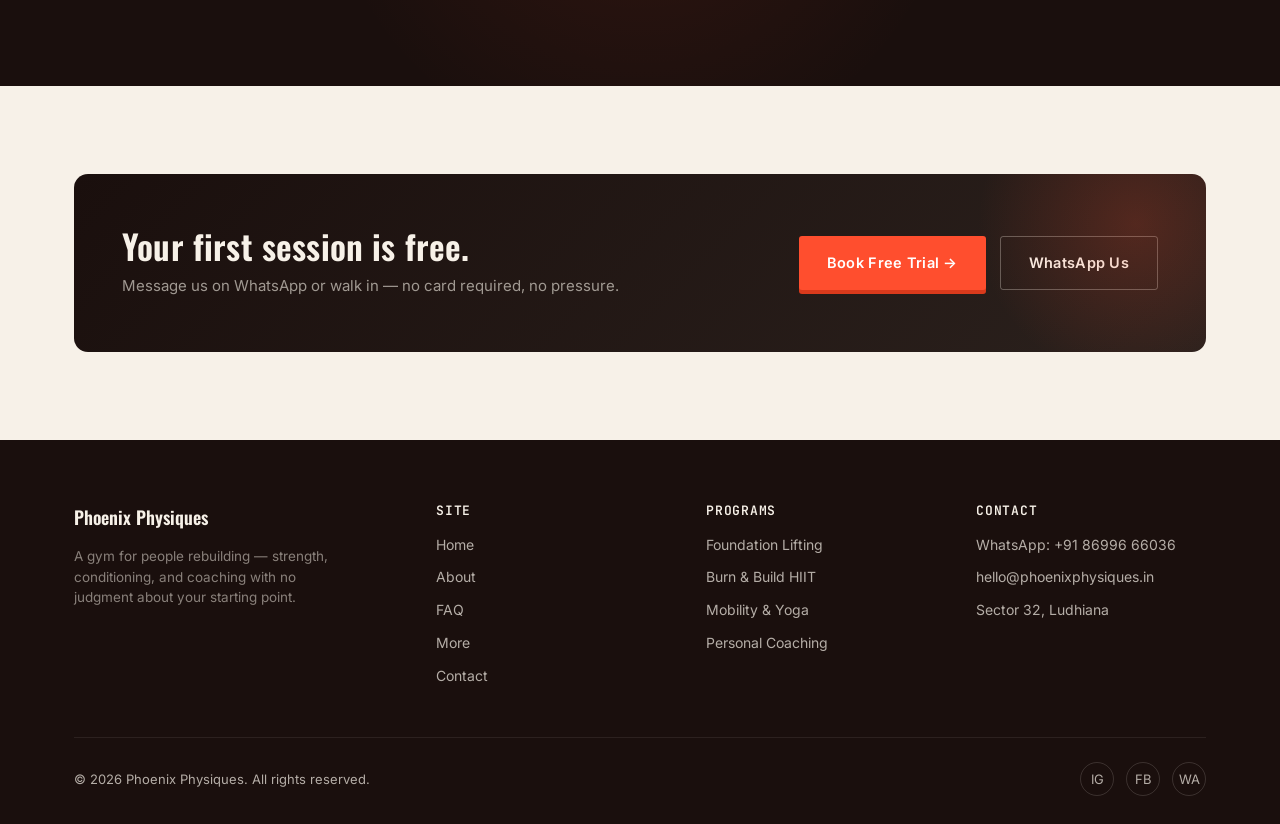
==== commit 5b699de6: "Simplify footer brand markup in index.html Updated footer brand section to simplify markup." ====
--- a/index.html
+++ b/index.html
@@ -7,7 +7,6 @@
 <meta name="description" content="Phoenix Physiques gym in Ludhiana — strength training, transformation coaching, group classes, and personal training. Built for people starting over.">
 <link rel="preconnect" href="https://fonts.googleapis.com">
 <link href="https://fonts.googleapis.com/css2?family=Oswald:wght@400;500;600;700&family=Inter:wght@400;500;600;700&family=JetBrains+Mono:wght@400;500;700&display=swap" rel="stylesheet">
-<link rel="icon" type="image/png" href="images/logo.png">
 <link rel="stylesheet" href="style.css">
 </head>
 <body>
@@ -221,8 +220,9 @@
 <footer>
   <div class="wrap">
     <div class="foot-grid">
-      <div>
-        <div class="foot-brand"><span class="mark"><img src="images/logo.png" alt="Phoenix Physiques logo"></span> Phoenix Physiques</div>
+      <div><div class="foot-brand">
+  Phoenix Physiques
+</div>
         <p class="foot-desc">A gym for people rebuilding — strength, conditioning, and coaching with no judgment about your starting point.</p>
       </div>
       <div class="foot-col">
